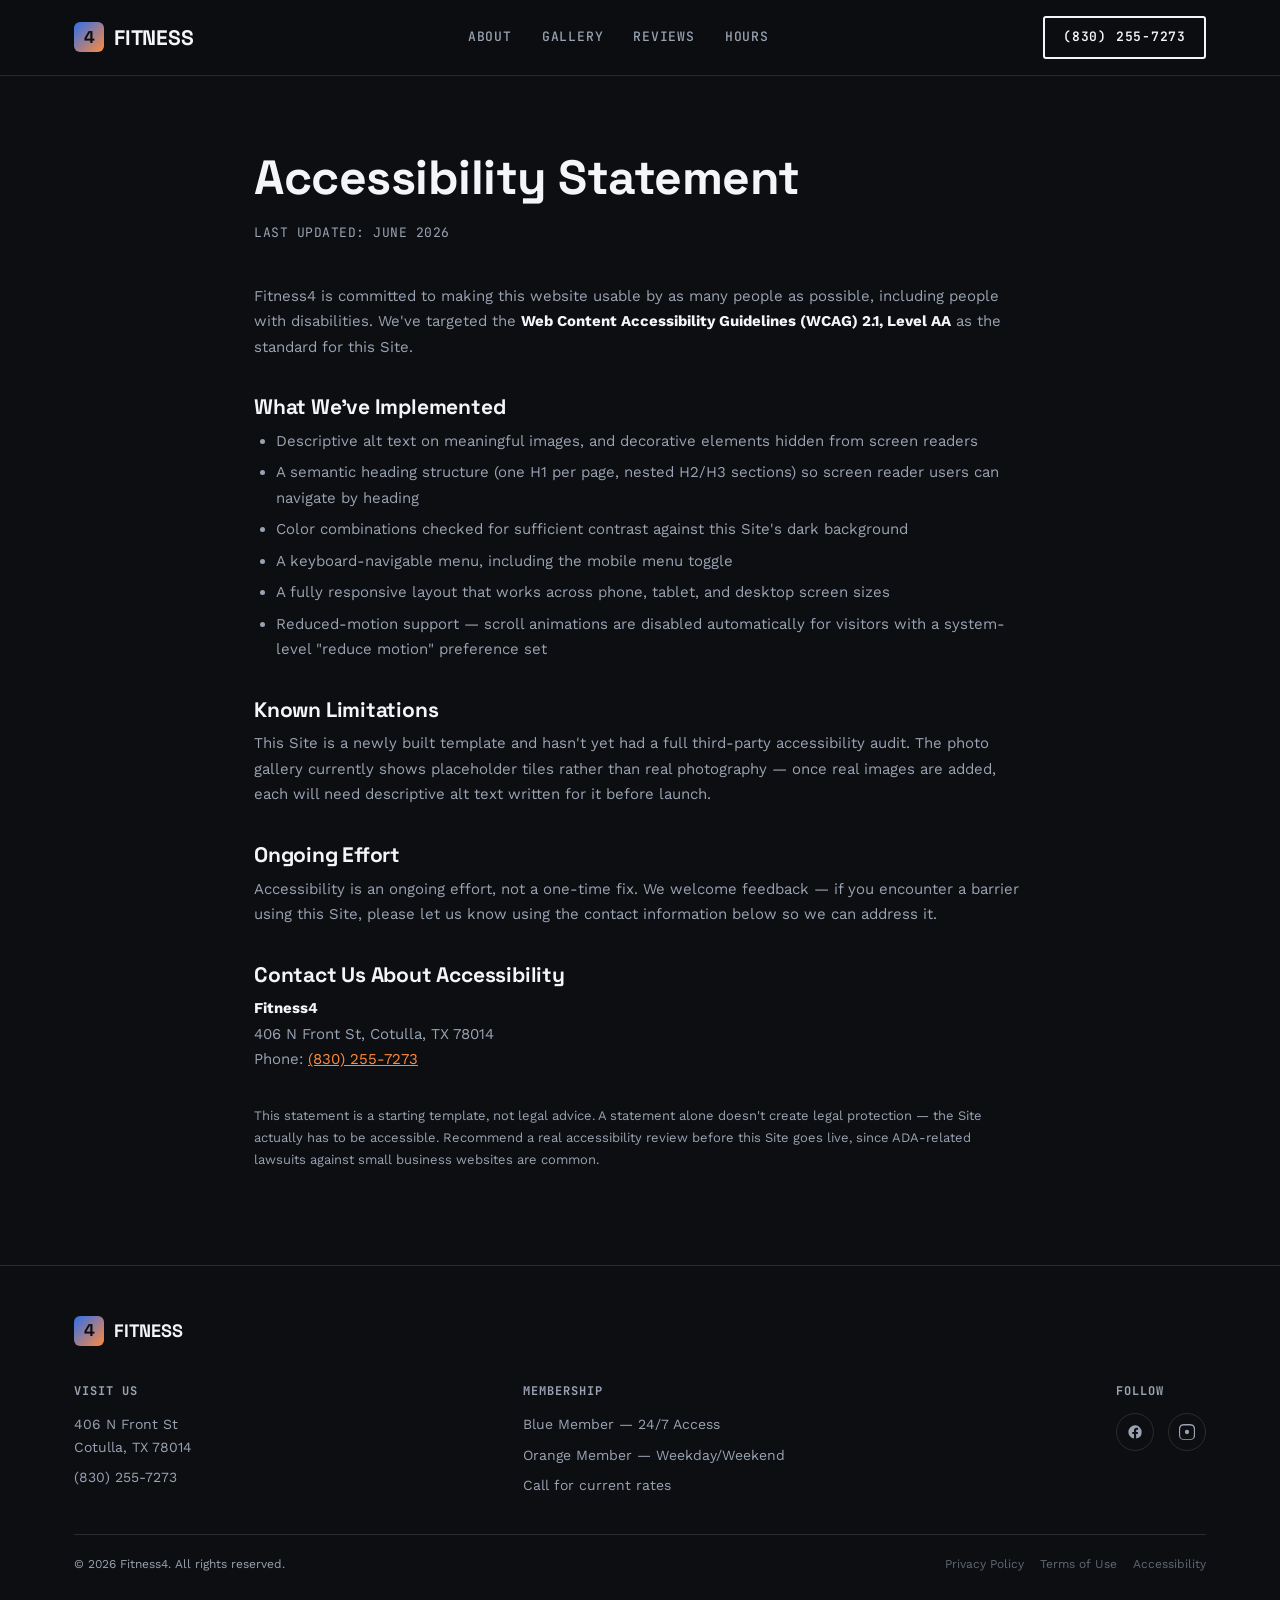
==== accessibility.html @ 0712c3f0 "Add files via upload" ====
<!DOCTYPE html>
<html lang="en">
<head>
<meta charset="UTF-8">
<meta name="viewport" content="width=device-width, initial-scale=1.0, maximum-scale=5.0">
<link rel="icon" type="image/webp" href="images/favicon.webp">
<link rel="apple-touch-icon" href="images/favicon.webp">
<meta name="theme-color" content="#2f6fed">
<title>Accessibility | Fitness4 | Cotulla, TX</title>
<meta name="robots" content="noindex, follow">
<link rel="canonical" href="https://fitness4-cotulla-demo.netlify.app/accessibility.html">
<link href="https://fonts.googleapis.com/css2?family=Space+Grotesk:wght@500;700&family=Work+Sans:wght@400;500;600;700&family=JetBrains+Mono:wght@500;600&display=swap" rel="stylesheet">
<link rel="stylesheet" href="styles.css">
</head>
<body>

<header>
  <nav>
    <a href="index.html#top" class="logo"><span class="num">4</span>FITNESS</a>
    <div class="nav-links">
      <a href="index.html#about">About</a>
      <a href="index.html#gallery">Gallery</a>
      <a href="index.html#reviews">Reviews</a>
      <a href="index.html#location">Hours</a>
    </div>
    <a href="tel:+18302557273" class="nav-cta">(830) 255-7273</a>
    <button class="burger" id="burgerBtn" aria-label="Open menu">
      <span></span><span></span><span></span>
    </button>
  </nav>
  <div class="mobile-menu" id="mobileMenu">
    <a href="index.html#about">About</a>
    <a href="index.html#gallery">Gallery</a>
    <a href="index.html#reviews">Reviews</a>
    <a href="index.html#location">Hours</a>
    <a href="tel:+18302557273" class="cta">Call (830) 255-7273</a>
  </div>
</header>

<section class="legal-page">
  <div class="wrap">
    <h1>Accessibility Statement</h1>
    <div class="legal-updated">Last Updated: June 2026</div>

    <p>Fitness4 is committed to making this website usable by as many people as possible, including people with disabilities. We've targeted the <strong>Web Content Accessibility Guidelines (WCAG) 2.1, Level AA</strong> as the standard for this Site.</p>

    <h2>What We've Implemented</h2>
    <ul>
      <li>Descriptive alt text on meaningful images, and decorative elements hidden from screen readers</li>
      <li>A semantic heading structure (one H1 per page, nested H2/H3 sections) so screen reader users can navigate by heading</li>
      <li>Color combinations checked for sufficient contrast against this Site's dark background</li>
      <li>A keyboard-navigable menu, including the mobile menu toggle</li>
      <li>A fully responsive layout that works across phone, tablet, and desktop screen sizes</li>
      <li>Reduced-motion support — scroll animations are disabled automatically for visitors with a system-level "reduce motion" preference set</li>
    </ul>

    <h2>Known Limitations</h2>
    <p>This Site is a newly built template and hasn't yet had a full third-party accessibility audit. The photo gallery currently shows placeholder tiles rather than real photography — once real images are added, each will need descriptive alt text written for it before launch.</p>

    <h2>Ongoing Effort</h2>
    <p>Accessibility is an ongoing effort, not a one-time fix. We welcome feedback — if you encounter a barrier using this Site, please let us know using the contact information below so we can address it.</p>

    <h2>Contact Us About Accessibility</h2>
    <p><strong>Fitness4</strong><br>
    406 N Front St, Cotulla, TX 78014<br>
    Phone: <a href="tel:+18302557273">(830) 255-7273</a></p>

    <p style="margin-top:32px; font-size:13px; color:var(--white-dim);">This statement is a starting template, not legal advice. A statement alone doesn't create legal protection — the Site actually has to be accessible. Recommend a real accessibility review before this Site goes live, since ADA-related lawsuits against small business websites are common.</p>
  </div>
</section>

<footer>
  <div class="wrap">
    <div class="footer-brand">
      <span class="logo"><span class="num">4</span>FITNESS</span>
    </div>
    <div class="footer-grid">
      <div class="footer-col">
        <h4>Visit Us</h4>
        <p>406 N Front St<br>Cotulla, TX 78014</p>
        <a href="tel:+18302557273">(830) 255-7273</a>
      </div>
      <div class="footer-col">
        <h4>Membership</h4>
        <p>Blue Member — 24/7 Access</p>
        <p>Orange Member — Weekday/Weekend</p>
        <a href="tel:+18302557273">Call for current rates</a>
      </div>
      <div class="footer-col">
        <h4>Follow</h4>
        <div class="social-row">
          <a href="https://www.facebook.com/Fitness4tx/" target="_blank" rel="noopener" aria-label="Facebook">
            <svg width="16" height="16" viewBox="0 0 24 24" fill="currentColor"><path d="M22 12a10 10 0 1 0-11.5 9.9v-7H7.9V12h2.6V9.8c0-2.6 1.5-4 3.9-4 1.1 0 2.3.2 2.3.2v2.5h-1.3c-1.3 0-1.7.8-1.7 1.6V12h2.8l-.4 2.9h-2.4v7A10 10 0 0 0 22 12z"/></svg>
          </a>
          <a href="https://www.instagram.com/fitness4tx/" target="_blank" rel="noopener" aria-label="Instagram">
            <svg width="16" height="16" viewBox="0 0 24 24" fill="currentColor"><path d="M12 2.2c3.2 0 3.6 0 4.9.1 1.2.1 2 .3 2.4.5.6.2 1 .5 1.5.9.4.4.7.9.9 1.5.2.4.4 1.2.5 2.4.1 1.3.1 1.7.1 4.9s0 3.6-.1 4.9c-.1 1.2-.3 2-.5 2.4-.2.6-.5 1-.9 1.5-.4.4-.9.7-1.5.9-.4.2-1.2.4-2.4.5-1.3.1-1.7.1-4.9.1s-3.6 0-4.9-.1c-1.2-.1-2-.3-2.4-.5-.6-.2-1-.5-1.5-.9-.4-.4-.7-.9-.9-1.5-.2-.4-.4-1.2-.5-2.4-.1-1.3-.1-1.7-.1-4.9s0-3.6.1-4.9c.1-1.2.3-2 .5-2.4.2-.6.5-1 .9-1.5.4-.4.9-.7 1.5-.9.4-.2 1.2-.4 2.4-.5 1.3-.1 1.7-.1 4.9-.1M12 0C8.7 0 8.3 0 7 .1c-1.3.1-2.2.3-3 .6-.8.3-1.5.7-2.2 1.4C1.1 2.8.7 3.5.4 4.3c-.3.8-.5 1.7-.6 3C-.2 8.6 0 9 0 12s0 3.4.1 4.7c.1 1.3.3 2.2.6 3 .3.8.7 1.5 1.4 2.2.7.7 1.4 1.1 2.2 1.4.8.3 1.7.5 3 .6C8.3 24 8.7 24 12 24s3.7 0 5-.1c1.3-.1 2.2-.3 3-.6.8-.3 1.5-.7 2.2-1.4.7-.7 1.1-1.4 1.4-2.2.3-.8.5-1.7.6-3 .1-1.3.1-1.7.1-4.7s0-3.4-.1-4.7c-.1-1.3-.3-2.2-.6-3-.3-.8-.7-1.5-1.4-2.2-.7-.7-1.4-1.1-2.2-1.4-.8-.3-1.7-.5-3-.6C15.7 0 15.3 0 12 0z"/><circle cx="12" cy="12" r="3.2"/></svg>
          </a>
        </div>
      </div>
    </div>
    <div class="footer-legal">
      <p>© 2026 Fitness4. All rights reserved.</p>
      <div style="display:flex; gap:16px; flex-wrap:wrap;">
        <a href="privacy-policy.html">Privacy Policy</a>
        <a href="terms-of-use.html">Terms of Use</a>
        <a href="accessibility.html">Accessibility</a>
      </div>
    </div>
  </div>
</footer>

<script>
const burgerBtn = document.getElementById('burgerBtn');
const mobileMenu = document.getElementById('mobileMenu');
burgerBtn.addEventListener('click', () => mobileMenu.classList.toggle('open'));
mobileMenu.querySelectorAll('a').forEach(a => a.addEventListener('click', () => mobileMenu.classList.remove('open')));
</script>

</body>
</html>
---- styles.css ----
:root{
  --ink:#0c0e12;
  --ink-2:#15181e;
  --ink-3:#1f242c;
  --blue:#2f6fed;
  --blue-deep:#1c3f8c;
  --blue-bright:#5b8bff;
  --orange:#ff8a3d;
  --orange-deep:#b85a1d;
  --white:#f3f5f7;
  --white-dim:#9aa3b2;
  --line: rgba(243,245,247,0.12);
  --maxw: 1180px;
}
*{box-sizing:border-box; margin:0; padding:0;}
html{scroll-behavior:smooth;}
body{
  background:var(--ink);
  color:var(--white);
  font-family:'Work Sans',sans-serif;
  line-height:1.6;
  -webkit-font-smoothing:antialiased;
  overflow-x:hidden;
}
img{max-width:100%; display:block;}
a{color:inherit; text-decoration:none;}
.wrap{max-width:var(--maxw); margin:0 auto; padding:0 24px;}
.eyebrow{
  font-family:'JetBrains Mono',monospace;
  font-weight:600;
  text-transform:uppercase;
  letter-spacing:0.18em;
  font-size:12px;
  color:var(--orange);
}
h1,h2,h3{font-family:'Space Grotesk',sans-serif; font-weight:700; letter-spacing:-0.01em;}
h2{font-size:clamp(28px,4.2vw,44px); margin-bottom:14px; line-height:1.08;}
h3{font-size:20px;}
p{color:var(--white-dim);}
.section{padding:80px 0;}
.section-head{max-width:640px; margin-bottom:48px;}
.section-head.center{margin-left:auto; margin-right:auto; text-align:center;}

/* gradient rule divider — stands in for Gridiron's yardline, ties to the two membership-tier colors */
.tierline{
  width:100%; height:2px;
  background:linear-gradient(90deg, transparent, var(--blue) 20%, var(--orange) 80%, transparent);
  opacity:0.55;
}

/* Buttons */
.btn{
  display:inline-flex; align-items:center; gap:8px;
  font-family:'JetBrains Mono',monospace;
  font-weight:600; text-transform:uppercase; letter-spacing:0.06em;
  font-size:14px;
  padding:14px 28px;
  border-radius:3px;
  cursor:pointer;
  border:2px solid transparent;
  transition:transform .15s ease, background .2s ease, color .2s ease, border-color .2s ease;
}
.btn:hover{transform:translateY(-2px);}
.btn-primary{background:var(--blue); color:var(--white);}
.btn-primary:hover{background:var(--blue-bright);}
.btn-outline{border-color:var(--white); color:var(--white); background:transparent;}
.btn-outline:hover{background:var(--white); color:var(--ink);}
.btn-orange{background:var(--orange); color:var(--ink);}
.btn-orange:hover{background:#ffa35e;}

/* NAV */
header{
  position:fixed; top:0; left:0; right:0; z-index:200;
  background:rgba(12,14,18,0.92);
  backdrop-filter:blur(8px);
  border-bottom:1px solid var(--line);
}
nav{
  max-width:var(--maxw); margin:0 auto; padding:16px 24px;
  display:flex; align-items:center; justify-content:space-between;
}
.logo{
  font-family:'Space Grotesk',sans-serif; font-weight:700; font-size:21px; letter-spacing:-0.01em; color:var(--white);
  display:flex; align-items:center; gap:2px;
}
.logo .num{
  color:var(--ink); background:linear-gradient(135deg,var(--blue),var(--orange));
  width:30px; height:30px; border-radius:6px;
  display:inline-flex; align-items:center; justify-content:center;
  font-size:17px; margin-right:8px;
}
.nav-links{display:none; gap:30px; align-items:center;}
.nav-links a{
  font-family:'JetBrains Mono',monospace; font-weight:500; text-transform:uppercase; letter-spacing:0.06em; font-size:13px;
  color:var(--white-dim);
}
.nav-links a:hover{color:var(--white);}
.nav-cta{
  display:none;
  border:2px solid var(--white); color:var(--white);
  font-family:'JetBrains Mono',monospace; font-weight:600; text-transform:uppercase; letter-spacing:0.06em; font-size:13px;
  padding:9px 18px; border-radius:3px;
  transition:background .2s, color .2s;
}
.nav-cta:hover{background:var(--white); color:var(--ink);}
.burger{
  display:flex; flex-direction:column; gap:5px; background:none; border:none; cursor:pointer; padding:6px;
}
.burger span{width:24px; height:2px; background:var(--white); transition:.2s;}
.mobile-menu{
  display:none; flex-direction:column; gap:0;
  background:var(--ink-2); border-bottom:1px solid var(--line);
}
.mobile-menu.open{display:flex;}
.mobile-menu a{
  padding:16px 24px; border-top:1px solid var(--line);
  font-family:'JetBrains Mono',monospace; font-weight:500; text-transform:uppercase; letter-spacing:0.06em; font-size:14px;
  color:var(--white-dim);
}
.mobile-menu a.cta{color:var(--orange);}

@media(min-width:880px){
  .nav-links{display:flex;}
  .nav-cta{display:inline-block;}
  .burger{display:none;}
}

/* HERO — no stock photo; the numeral 4 (the gym's own namesake) carries the visual weight instead */
.hero{
  position:relative;
  min-height:100svh;
  display:flex; align-items:center;
  padding-top:90px;
  background:var(--ink-2);
  overflow:hidden;
}
.hero::before{
  content:"4";
  position:absolute;
  right:-2vw; top:50%; transform:translateY(-50%);
  font-family:'Space Grotesk',sans-serif; font-weight:700;
  font-size:min(72vw,640px);
  line-height:1;
  background:linear-gradient(160deg, var(--blue) 0%, var(--ink-2) 55%, var(--orange) 100%);
  -webkit-background-clip:text; background-clip:text; color:transparent;
  opacity:0.16;
  pointer-events:none;
  user-select:none;
  z-index:1;
}
.hero::after{
  content:"";
  position:absolute; inset:0;
  background:radial-gradient(ellipse at 18% 25%, rgba(47,111,237,0.18), transparent 55%);
  z-index:1;
  pointer-events:none;
}
.hero-inner{position:relative; z-index:2; max-width:var(--maxw); margin:0 auto; padding:60px 24px; width:100%;}
.hero h1{
  font-size:clamp(38px,7.2vw,76px);
  line-height:1.0;
  margin:18px 0 22px;
  max-width:760px;
  text-transform:none;
}
.hero h1 .accent{
  background:linear-gradient(90deg,var(--blue-bright),var(--orange));
  -webkit-background-clip:text; background-clip:text; color:transparent;
}
.hero-sub{font-size:18px; max-width:520px; margin-bottom:34px;}
.hero-actions{display:flex; flex-wrap:wrap; gap:14px;}
.hero-photo-note{
  margin-top:28px; font-size:13px; color:var(--white-dim);
  border-left:2px solid var(--orange); padding-left:12px;
  max-width:480px;
}

/* SCOREBOARD / STAT STRIP */
.scoreboard{
  background:var(--ink-2);
  border-top:1px solid var(--line);
  border-bottom:1px solid var(--line);
}
.scoreboard-grid{
  display:grid; grid-template-columns:repeat(2,1fr);
  max-width:var(--maxw); margin:0 auto;
}
.score-cell{
  padding:28px 20px; text-align:center;
  border-right:1px solid var(--line);
  border-bottom:1px solid var(--line);
}
.score-cell:nth-child(2n){border-right:none;}
.score-num{
  font-family:'Space Grotesk',sans-serif; font-weight:700; font-size:clamp(28px,4.6vw,42px);
  background:linear-gradient(90deg,var(--blue-bright),var(--orange));
  -webkit-background-clip:text; background-clip:text; color:transparent;
}
.score-label{
  font-family:'JetBrains Mono',monospace; font-weight:500; text-transform:uppercase; letter-spacing:0.1em; font-size:11px;
  color:var(--white-dim); margin-top:4px;
}
@media(min-width:700px){
  .scoreboard-grid{grid-template-columns:repeat(4,1fr);}
  .score-cell:nth-child(2n){border-right:1px solid var(--line);}
  .score-cell:nth-child(4n){border-right:none;}
  .score-cell{border-bottom:none;}
}

/* GALLERY */
.gallery-grid{
  display:grid; grid-template-columns:1fr 1fr; gap:14px;
}
@media(min-width:700px){.gallery-grid{grid-template-columns:repeat(3,1fr);}}
.gallery-item{
  position:relative; aspect-ratio:4/5; overflow:hidden;
  border:1px solid var(--line); background:var(--ink-2);
  cursor:pointer;
}
.gallery-item img{width:100%; height:100%; object-fit:cover; transition:transform .35s ease;}
.gallery-item:hover img{transform:scale(1.05);}
.photo-placeholder{
  width:100%; height:100%;
  display:flex; flex-direction:column; align-items:center; justify-content:center; gap:10px;
  text-align:center; padding:16px;
  border:1px dashed rgba(243,245,247,0.22);
}
.photo-placeholder svg{width:30px; height:30px; opacity:0.5;}
.photo-placeholder p{
  font-family:'JetBrains Mono',monospace; font-weight:500; text-transform:uppercase; letter-spacing:0.04em; font-size:12px;
  color:var(--white-dim);
}
.photo-placeholder small{color:rgba(154,163,178,0.65); font-size:11px;}

/* SERVICE PILLARS (one location, three things they actually offer) */
.facility-grid{display:grid; grid-template-columns:1fr; gap:20px;}
@media(min-width:700px){.facility-grid{grid-template-columns:repeat(2,1fr);}}
@media(min-width:1040px){.facility-grid{grid-template-columns:repeat(3,1fr);}}
.facility-card{
  padding:36px 30px;
  border:1px solid var(--line);
}
.facility-card.dark{background:var(--ink-2);}
.facility-card.bluefill{background:linear-gradient(160deg,var(--blue-deep),var(--ink-2) 70%);}
.facility-card.black3{background:var(--ink-3);}
.facility-tag{
  display:inline-block; font-family:'JetBrains Mono',monospace; font-weight:600; text-transform:uppercase; letter-spacing:0.08em; font-size:11px;
  padding:5px 12px; border:1px solid var(--orange); color:var(--orange); margin-bottom:16px;
}
.facility-card h3{font-size:24px; margin-bottom:6px;}
.facility-meta{font-family:'JetBrains Mono',monospace; letter-spacing:0.02em; color:var(--white-dim); font-size:13px; margin-bottom:16px;}
.facility-card ul{list-style:none; margin:18px 0 24px;}
.facility-card li{padding:7px 0; border-top:1px solid var(--line); color:var(--white-dim); font-size:15px;}
.facility-card li:first-child{border-top:none;}
.facility-actions{display:flex; gap:10px; flex-wrap:wrap;}

/* FOLLOW / SOCIAL — link-out card, no embedded posts until real post URLs are confirmed */
.follow-card{
  border:1px solid var(--line); background:var(--ink-2);
  padding:48px 36px; text-align:center; max-width:520px; margin:0 auto;
}
.follow-card .eyebrow{display:block; margin-bottom:10px;}
.follow-card h3{font-size:26px; margin-bottom:10px;}
.follow-card p{margin-bottom:24px;}

/* REVIEWS */
.review-grid{display:grid; grid-template-columns:1fr; gap:18px;}
@media(min-width:780px){.review-grid{grid-template-columns:repeat(3,1fr);}}
.review-card{
  background:var(--ink-2); border:1px solid var(--line); padding:26px;
  display:flex; flex-direction:column; gap:14px;
}
.stars{color:var(--orange); font-size:16px; letter-spacing:2px;}
.review-card p{color:var(--white); font-size:15px; flex:1;}
.review-meta{
  font-family:'JetBrains Mono',monospace; text-transform:uppercase; letter-spacing:0.04em; font-size:11px; color:var(--white-dim);
  border-top:1px solid var(--line); padding-top:12px;
}

/* BIO / community */
.bio{
  background:var(--ink-2);
  position:relative;
}
.bio-grid{display:grid; grid-template-columns:1fr; gap:36px; align-items:center;}
@media(min-width:880px){.bio-grid{grid-template-columns:1fr 1fr;}}
.bio-quote{
  border-left:3px solid var(--orange); padding-left:22px;
  font-family:'Space Grotesk',sans-serif; font-weight:700; font-size:clamp(19px,2.4vw,28px); line-height:1.3;
  color:var(--white);
}
.bio-photo-slot{aspect-ratio:1/1;}

/* LOCATION/HOURS */
.location-grid{display:grid; grid-template-columns:1fr; gap:30px;}
@media(min-width:700px){.location-grid{grid-template-columns:repeat(2,1fr);}}
.info-block{border:1px solid var(--line); padding:28px;}
.info-block h3{margin-bottom:16px;}
.hours-row{display:flex; justify-content:space-between; padding:8px 0; border-top:1px solid var(--line); font-size:14px; color:var(--white-dim); font-family:'JetBrains Mono',monospace; letter-spacing:0.01em;}
.hours-row:first-of-type{border-top:none;}
.hours-row span:last-child{color:var(--white);}
.hours-flag{
  margin-top:14px; font-size:12px; color:var(--orange); font-family:'JetBrains Mono',monospace;
  border-left:2px solid var(--orange); padding-left:10px;
}

/* CTA BAND */
.cta-band{
  background:linear-gradient(120deg,var(--blue-deep),var(--blue) 55%, var(--orange-deep));
  text-align:center; padding:70px 24px;
}
.cta-band h2{color:var(--white);}
.cta-band p{color:rgba(243,245,247,0.85); max-width:520px; margin:0 auto 28px;}
.cta-band .btn-outline{border-color:var(--white);}

/* FOOTER */
footer{padding:50px 0 30px; border-top:1px solid var(--line);}
.footer-brand{display:flex; align-items:center; gap:12px; margin-bottom:36px;}
.footer-brand span{font-family:'Space Grotesk',sans-serif; font-weight:700; font-size:18px; color:var(--white);}
.footer-grid{display:flex; flex-wrap:wrap; justify-content:space-between; gap:30px; margin-bottom:30px;}
.footer-col h4{font-family:'JetBrains Mono',monospace; text-transform:uppercase; letter-spacing:0.08em; font-size:12px; color:var(--white-dim); margin-bottom:12px;}
.footer-col a, .footer-col p{display:block; font-size:14px; color:var(--white-dim); margin-bottom:8px;}
.footer-col a:hover{color:var(--white);}
.social-row{display:flex; gap:14px;}
.social-row a{
  width:38px; height:38px; border:1px solid var(--line); display:flex; align-items:center; justify-content:center; border-radius:50%;
}
.social-row a:hover{border-color:var(--orange);}
.footer-legal{font-size:12px; color:rgba(154,163,178,0.6); border-top:1px solid var(--line); padding-top:20px; display:flex; flex-wrap:wrap; gap:16px; justify-content:space-between;}
.footer-legal a{color:rgba(154,163,178,0.6);}
.footer-legal a:hover{color:var(--white);}

/* LIGHTBOX */
.lightbox{
  position:fixed; inset:0; background:rgba(12,14,18,0.94); z-index:500;
  display:none; align-items:center; justify-content:center; padding:30px;
}
.lightbox.open{display:flex;}
.lightbox img{max-width:90vw; max-height:85vh; border:2px solid var(--orange);}
.lightbox-close{
  position:absolute; top:24px; right:28px; font-size:32px; color:var(--white); background:none; border:none; cursor:pointer;
}

/* reveal animation */
.reveal{opacity:0; transform:translateY(18px); transition:opacity .6s ease, transform .6s ease;}
.reveal.in{opacity:1; transform:translateY(0);}
@media(prefers-reduced-motion: reduce){
  .reveal{opacity:1; transform:none; transition:none;}
  html{scroll-behavior:auto;}
}

@media(min-width:880px){
  .hero-actions{gap:16px;}
}

/* ===== LEGAL / CONTENT PAGES ===== */
.legal-page{ padding:140px 0 80px; }
.legal-page .wrap{ max-width:820px; }
.legal-page h1{
  font-family:'Space Grotesk',sans-serif; font-weight:700;
  font-size:clamp(30px,4.6vw,48px); margin-bottom:6px;
}
.legal-updated{ color:var(--white-dim); font-size:13px; margin-bottom:40px; font-family:'JetBrains Mono',monospace; text-transform:uppercase; letter-spacing:0.04em; }
.legal-page h2{
  font-family:'Space Grotesk',sans-serif; font-weight:700;
  font-size:21px; margin-top:36px; margin-bottom:10px; color:var(--white);
}
.legal-page p{ margin-bottom:14px; font-size:15px; line-height:1.7; }
.legal-page ul{ margin:0 0 14px 22px; }
.legal-page li{ color:var(--white-dim); font-size:15px; line-height:1.7; margin-bottom:6px; }
.legal-page a{ color:var(--orange); text-decoration:underline; }
.legal-page a:hover{ color:var(--white); }
.legal-page strong{ color:var(--white); }
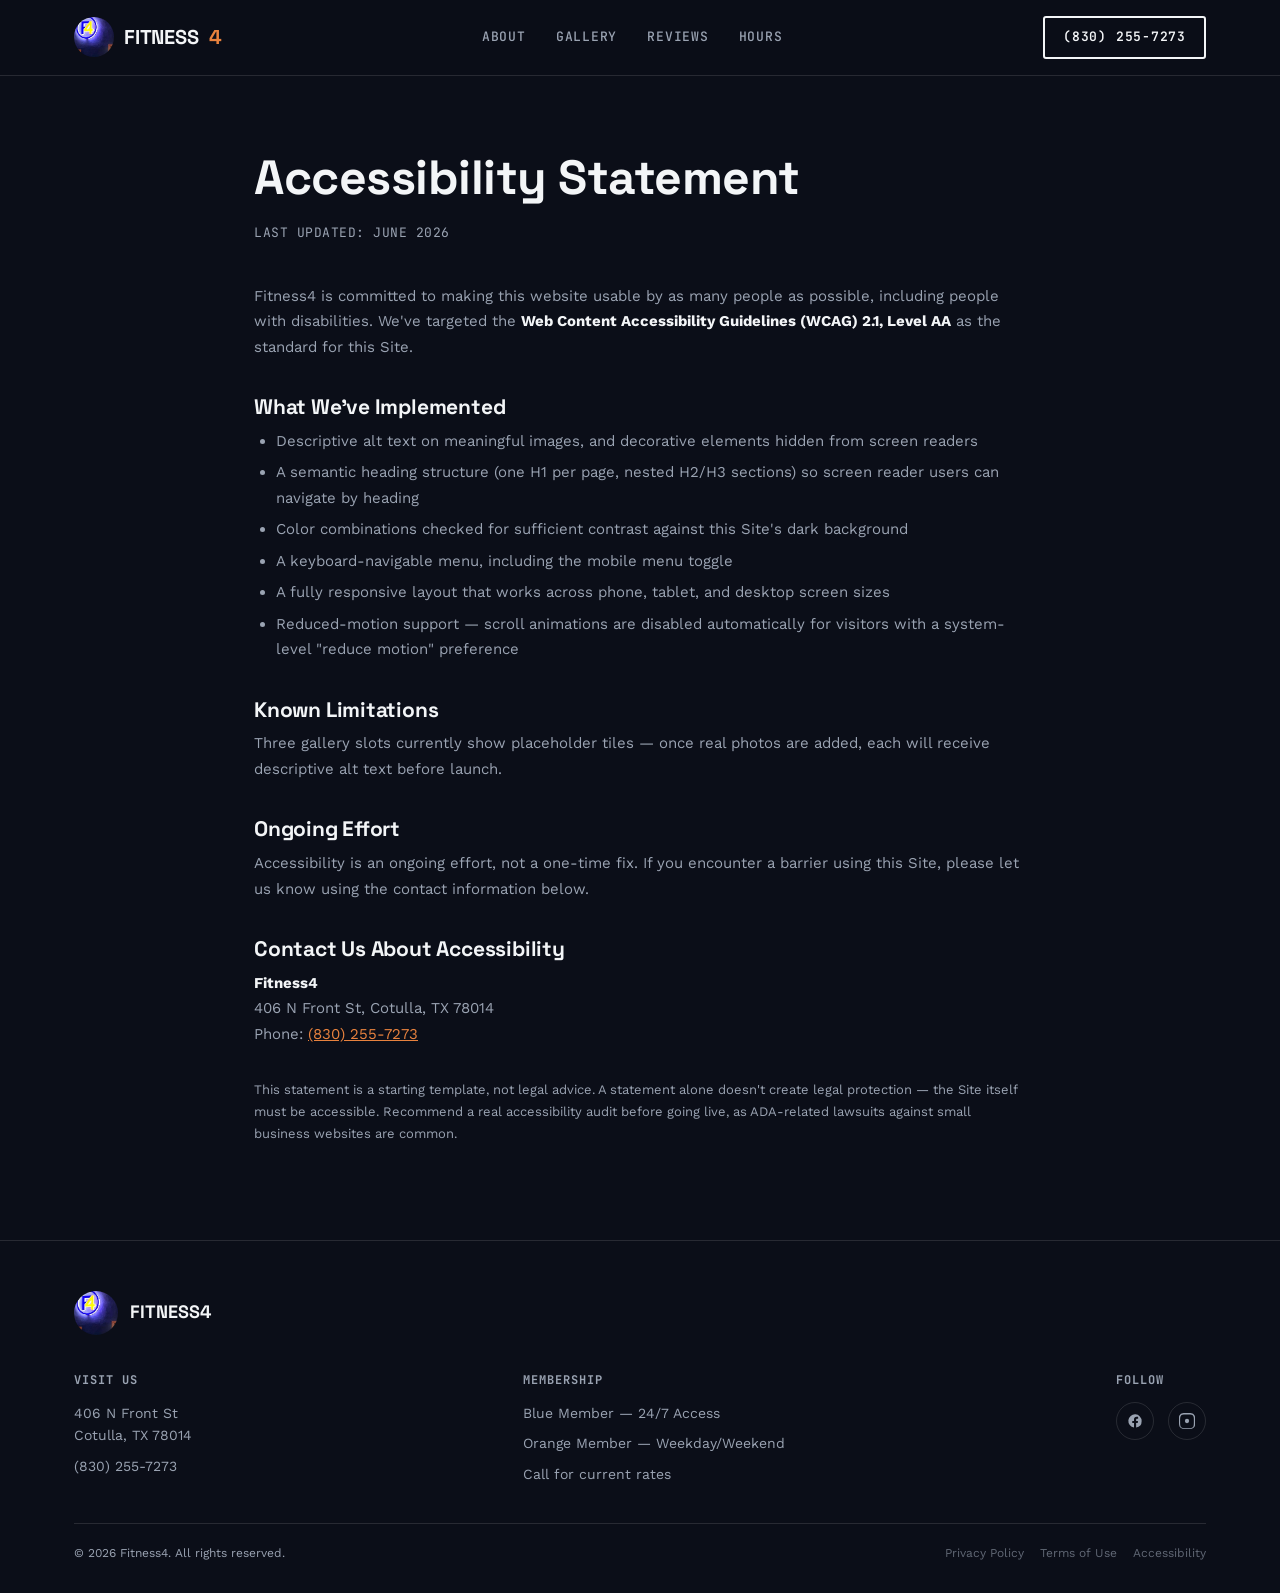
==== commit e50bac86: "Add files via upload" ====
--- a/accessibility.html
+++ b/accessibility.html
@@ -9,14 +9,18 @@
 <title>Accessibility | Fitness4 | Cotulla, TX</title>
 <meta name="robots" content="noindex, follow">
 <link rel="canonical" href="https://fitness4-cotulla-demo.netlify.app/accessibility.html">
+<link rel="preconnect" href="https://fonts.googleapis.com">
+<link rel="preconnect" href="https://fonts.gstatic.com" crossorigin>
 <link href="https://fonts.googleapis.com/css2?family=Space+Grotesk:wght@500;700&family=Work+Sans:wght@400;500;600;700&family=JetBrains+Mono:wght@500;600&display=swap" rel="stylesheet">
 <link rel="stylesheet" href="styles.css">
 </head>
 <body>
-
 <header>
   <nav>
-    <a href="index.html#top" class="logo"><span class="num">4</span>FITNESS</a>
+    <a href="index.html#top" class="logo">
+      <img src="images/fitness4-logo-mark.jpg" alt="Fitness4 logo" class="logo-img">
+      FITNESS<span style="color:var(--orange)">4</span>
+    </a>
     <div class="nav-links">
       <a href="index.html#about">About</a>
       <a href="index.html#gallery">Gallery</a>
@@ -37,6 +41,7 @@
   </div>
 </header>
 
+
 <section class="legal-page">
   <div class="wrap">
     <h1>Accessibility Statement</h1>
@@ -51,28 +56,28 @@
       <li>Color combinations checked for sufficient contrast against this Site's dark background</li>
       <li>A keyboard-navigable menu, including the mobile menu toggle</li>
       <li>A fully responsive layout that works across phone, tablet, and desktop screen sizes</li>
-      <li>Reduced-motion support — scroll animations are disabled automatically for visitors with a system-level "reduce motion" preference set</li>
+      <li>Reduced-motion support — scroll animations are disabled automatically for visitors with a system-level "reduce motion" preference</li>
     </ul>
 
     <h2>Known Limitations</h2>
-    <p>This Site is a newly built template and hasn't yet had a full third-party accessibility audit. The photo gallery currently shows placeholder tiles rather than real photography — once real images are added, each will need descriptive alt text written for it before launch.</p>
+    <p>Three gallery slots currently show placeholder tiles — once real photos are added, each will receive descriptive alt text before launch.</p>
 
     <h2>Ongoing Effort</h2>
-    <p>Accessibility is an ongoing effort, not a one-time fix. We welcome feedback — if you encounter a barrier using this Site, please let us know using the contact information below so we can address it.</p>
+    <p>Accessibility is an ongoing effort, not a one-time fix. If you encounter a barrier using this Site, please let us know using the contact information below.</p>
 
     <h2>Contact Us About Accessibility</h2>
     <p><strong>Fitness4</strong><br>
     406 N Front St, Cotulla, TX 78014<br>
     Phone: <a href="tel:+18302557273">(830) 255-7273</a></p>
 
-    <p style="margin-top:32px; font-size:13px; color:var(--white-dim);">This statement is a starting template, not legal advice. A statement alone doesn't create legal protection — the Site actually has to be accessible. Recommend a real accessibility review before this Site goes live, since ADA-related lawsuits against small business websites are common.</p>
+    <p style="margin-top:32px; font-size:13px; color:var(--white-dim);">This statement is a starting template, not legal advice. A statement alone doesn't create legal protection — the Site itself must be accessible. Recommend a real accessibility audit before going live, as ADA-related lawsuits against small business websites are common.</p>
   </div>
 </section>
-
 <footer>
   <div class="wrap">
     <div class="footer-brand">
-      <span class="logo"><span class="num">4</span>FITNESS</span>
+      <img src="images/fitness4-logo-mark.jpg" alt="Fitness4 logo" class="footer-logo">
+      <span>FITNESS4</span>
     </div>
     <div class="footer-grid">
       <div class="footer-col">
@@ -108,13 +113,12 @@
     </div>
   </div>
 </footer>
-
 <script>
-const burgerBtn = document.getElementById('burgerBtn');
-const mobileMenu = document.getElementById('mobileMenu');
-burgerBtn.addEventListener('click', () => mobileMenu.classList.toggle('open'));
-mobileMenu.querySelectorAll('a').forEach(a => a.addEventListener('click', () => mobileMenu.classList.remove('open')));
+const burgerBtn = document.getElementById("burgerBtn");
+const mobileMenu = document.getElementById("mobileMenu");
+burgerBtn.addEventListener("click", () => mobileMenu.classList.toggle("open"));
+mobileMenu.querySelectorAll("a").forEach(a => a.addEventListener("click", () => mobileMenu.classList.remove("open")));
 </script>
 
 </body>
-</html>
+</html>
--- a/styles.css
+++ b/styles.css
@@ -1,12 +1,15 @@
 :root{
-  --ink:#0c0e12;
-  --ink-2:#15181e;
-  --ink-3:#1f242c;
+  /* ink tones echo the real navy wall color sampled from the building exterior */
+  --ink:#0b0e18;
+  --ink-2:#141a2a;
+  --ink-3:#1d2538;
+  /* blue sampled from the neon ring on the F4 badge sign */
   --blue:#2f6fed;
   --blue-deep:#1c3f8c;
   --blue-bright:#5b8bff;
-  --orange:#ff8a3d;
-  --orange-deep:#b85a1d;
+  /* orange sampled from the real window trim and equipment padding */
+  --orange:#e8823e;
+  --orange-deep:#a8501f;
   --white:#f3f5f7;
   --white-dim:#9aa3b2;
   --line: rgba(243,245,247,0.12);
@@ -41,7 +44,7 @@
 .section-head{max-width:640px; margin-bottom:48px;}
 .section-head.center{margin-left:auto; margin-right:auto; text-align:center;}
 
-/* gradient rule divider — stands in for Gridiron's yardline, ties to the two membership-tier colors */
+/* blue→orange gradient rule divider, echoing the two membership tier colors */
 .tierline{
   width:100%; height:2px;
   background:linear-gradient(90deg, transparent, var(--blue) 20%, var(--orange) 80%, transparent);
@@ -66,12 +69,12 @@
 .btn-outline{border-color:var(--white); color:var(--white); background:transparent;}
 .btn-outline:hover{background:var(--white); color:var(--ink);}
 .btn-orange{background:var(--orange); color:var(--ink);}
-.btn-orange:hover{background:#ffa35e;}
+.btn-orange:hover{background:#f09a5e;}
 
 /* NAV */
 header{
   position:fixed; top:0; left:0; right:0; z-index:200;
-  background:rgba(12,14,18,0.92);
+  background:rgba(11,14,24,0.92);
   backdrop-filter:blur(8px);
   border-bottom:1px solid var(--line);
 }
@@ -80,15 +83,10 @@
   display:flex; align-items:center; justify-content:space-between;
 }
 .logo{
-  font-family:'Space Grotesk',sans-serif; font-weight:700; font-size:21px; letter-spacing:-0.01em; color:var(--white);
-  display:flex; align-items:center; gap:2px;
-}
-.logo .num{
-  color:var(--ink); background:linear-gradient(135deg,var(--blue),var(--orange));
-  width:30px; height:30px; border-radius:6px;
-  display:inline-flex; align-items:center; justify-content:center;
-  font-size:17px; margin-right:8px;
-}
+  font-family:'Space Grotesk',sans-serif; font-weight:700; font-size:20px; letter-spacing:-0.01em; color:var(--white);
+  display:flex; align-items:center; gap:10px;
+}
+.logo-img{height:40px; width:40px; border-radius:50%; object-fit:cover; flex-shrink:0;}
 .nav-links{display:none; gap:30px; align-items:center;}
 .nav-links a{
   font-family:'JetBrains Mono',monospace; font-weight:500; text-transform:uppercase; letter-spacing:0.06em; font-size:13px;
@@ -125,7 +123,7 @@
   .burger{display:none;}
 }
 
-/* HERO — no stock photo; the numeral 4 (the gym's own namesake) carries the visual weight instead */
+/* HERO */
 .hero{
   position:relative;
   min-height:100svh;
@@ -134,24 +132,17 @@
   background:var(--ink-2);
   overflow:hidden;
 }
-.hero::before{
-  content:"4";
-  position:absolute;
-  right:-2vw; top:50%; transform:translateY(-50%);
-  font-family:'Space Grotesk',sans-serif; font-weight:700;
-  font-size:min(72vw,640px);
-  line-height:1;
-  background:linear-gradient(160deg, var(--blue) 0%, var(--ink-2) 55%, var(--orange) 100%);
-  -webkit-background-clip:text; background-clip:text; color:transparent;
-  opacity:0.16;
-  pointer-events:none;
-  user-select:none;
-  z-index:1;
+.hero-bg-img{
+  position:absolute; inset:0; width:100%; height:100%;
+  object-fit:cover; object-position:center 30%;
+  z-index:0;
 }
 .hero::after{
   content:"";
   position:absolute; inset:0;
-  background:radial-gradient(ellipse at 18% 25%, rgba(47,111,237,0.18), transparent 55%);
+  background:
+    radial-gradient(ellipse at 18% 30%, rgba(47,111,237,0.16), transparent 55%),
+    linear-gradient(180deg, rgba(11,14,24,0.55) 0%, rgba(11,14,24,0.78) 55%, rgba(11,14,24,0.96) 100%);
   z-index:1;
   pointer-events:none;
 }
@@ -161,7 +152,6 @@
   line-height:1.0;
   margin:18px 0 22px;
   max-width:760px;
-  text-transform:none;
 }
 .hero h1 .accent{
   background:linear-gradient(90deg,var(--blue-bright),var(--orange));
@@ -169,11 +159,6 @@
 }
 .hero-sub{font-size:18px; max-width:520px; margin-bottom:34px;}
 .hero-actions{display:flex; flex-wrap:wrap; gap:14px;}
-.hero-photo-note{
-  margin-top:28px; font-size:13px; color:var(--white-dim);
-  border-left:2px solid var(--orange); padding-left:12px;
-  max-width:480px;
-}
 
 /* SCOREBOARD / STAT STRIP */
 .scoreboard{
@@ -232,7 +217,7 @@
 }
 .photo-placeholder small{color:rgba(154,163,178,0.65); font-size:11px;}
 
-/* SERVICE PILLARS (one location, three things they actually offer) */
+/* SERVICE PILLARS */
 .facility-grid{display:grid; grid-template-columns:1fr; gap:20px;}
 @media(min-width:700px){.facility-grid{grid-template-columns:repeat(2,1fr);}}
 @media(min-width:1040px){.facility-grid{grid-template-columns:repeat(3,1fr);}}
@@ -254,7 +239,7 @@
 .facility-card li:first-child{border-top:none;}
 .facility-actions{display:flex; gap:10px; flex-wrap:wrap;}
 
-/* FOLLOW / SOCIAL — link-out card, no embedded posts until real post URLs are confirmed */
+/* FOLLOW CARD */
 .follow-card{
   border:1px solid var(--line); background:var(--ink-2);
   padding:48px 36px; text-align:center; max-width:520px; margin:0 auto;
@@ -299,10 +284,6 @@
 .hours-row{display:flex; justify-content:space-between; padding:8px 0; border-top:1px solid var(--line); font-size:14px; color:var(--white-dim); font-family:'JetBrains Mono',monospace; letter-spacing:0.01em;}
 .hours-row:first-of-type{border-top:none;}
 .hours-row span:last-child{color:var(--white);}
-.hours-flag{
-  margin-top:14px; font-size:12px; color:var(--orange); font-family:'JetBrains Mono',monospace;
-  border-left:2px solid var(--orange); padding-left:10px;
-}
 
 /* CTA BAND */
 .cta-band{
@@ -316,6 +297,7 @@
 /* FOOTER */
 footer{padding:50px 0 30px; border-top:1px solid var(--line);}
 .footer-brand{display:flex; align-items:center; gap:12px; margin-bottom:36px;}
+.footer-logo{width:44px; height:44px; border-radius:50%; object-fit:cover;}
 .footer-brand span{font-family:'Space Grotesk',sans-serif; font-weight:700; font-size:18px; color:var(--white);}
 .footer-grid{display:flex; flex-wrap:wrap; justify-content:space-between; gap:30px; margin-bottom:30px;}
 .footer-col h4{font-family:'JetBrains Mono',monospace; text-transform:uppercase; letter-spacing:0.08em; font-size:12px; color:var(--white-dim); margin-bottom:12px;}
@@ -332,7 +314,7 @@
 
 /* LIGHTBOX */
 .lightbox{
-  position:fixed; inset:0; background:rgba(12,14,18,0.94); z-index:500;
+  position:fixed; inset:0; background:rgba(11,14,24,0.94); z-index:500;
   display:none; align-items:center; justify-content:center; padding:30px;
 }
 .lightbox.open{display:flex;}
@@ -349,10 +331,6 @@
   html{scroll-behavior:auto;}
 }
 
-@media(min-width:880px){
-  .hero-actions{gap:16px;}
-}
-
 /* ===== LEGAL / CONTENT PAGES ===== */
 .legal-page{ padding:140px 0 80px; }
 .legal-page .wrap{ max-width:820px; }
